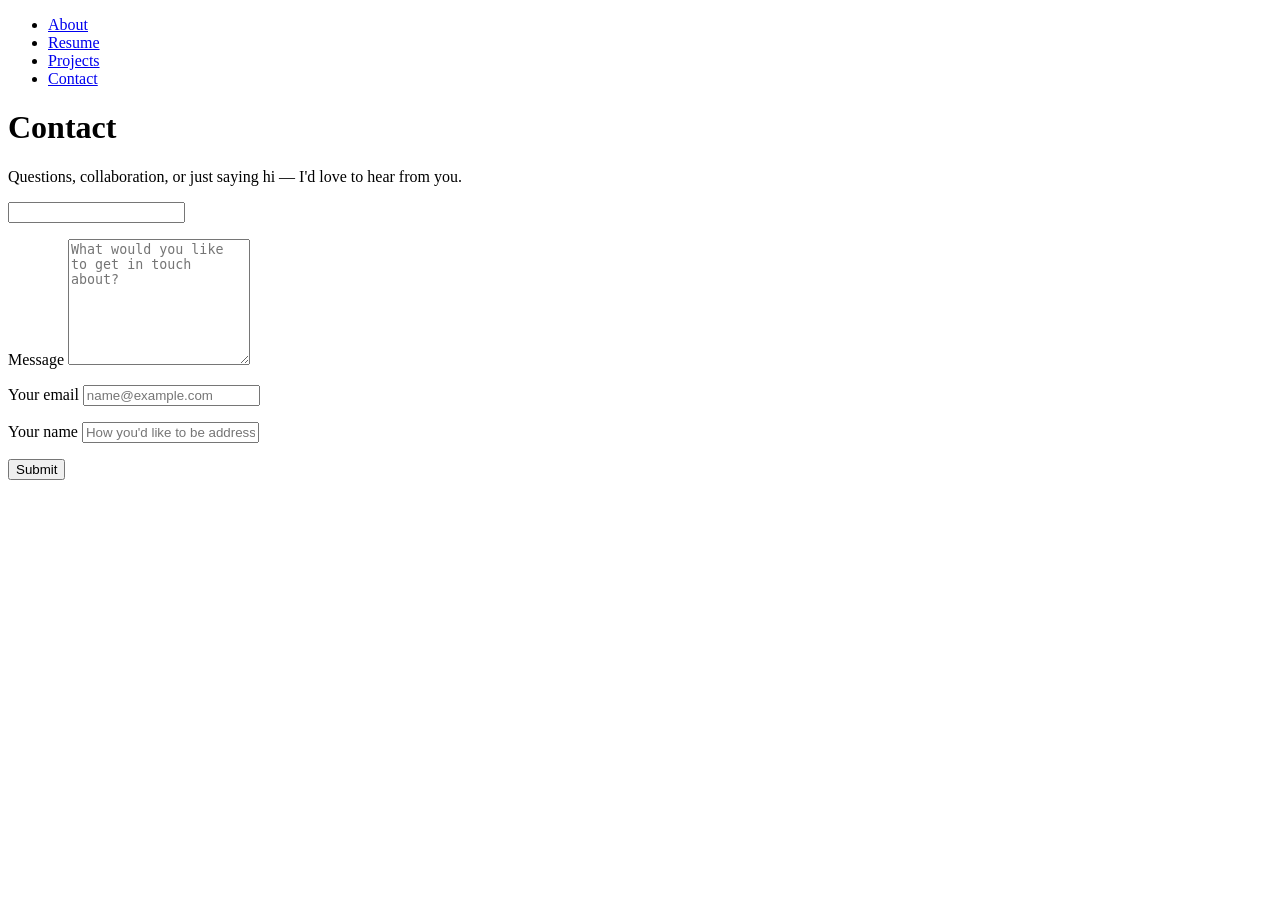
==== src/pages/contact.html @ 875fee18 "added assets and html structure" ====
<!DOCTYPE html>
<html lang="en">
<head>
  <meta charset="UTF-8">
  <meta name="viewport" content="width=device-width, initial-scale=1">
  <title>Contact me</title>
  <link rel="stylesheet" href="../css/styles.css">
  <link rel="stylesheet" href="../css/page-header.css">
  <link rel="stylesheet" href="../css/contact.css">
</head>
<body data-page="contact">
  <site-nav>
    <nav><ul>
      <li><a href="index.html">About</a></li>
      <li><a href="resume.html">Resume</a></li>
      <li><a href="projects.html">Projects</a></li>
      <li><a href="contact.html" aria-current="page">Contact</a></li>
    </ul></nav>
  </site-nav>
  <main>
    <page-header>
      <h1>Contact</h1>
      <p class="page-header__tagline">Questions, collaboration, or just saying hi — I'd love to hear from you.</p>
    </page-header>
    <form id="contact-form" method="post" action="#">
      <input type="text" name="_honey" class="visually-hidden" tabindex="-1" autocomplete="off" aria-hidden="true">
      <p class="form-field">
        <label for="body">Message</label>
        <textarea id="body" name="body" rows="8" required placeholder="What would you like to get in touch about?"></textarea>
      </p>
      <p class="form-field">
        <label for="from">Your email</label>
        <input id="from" name="from" type="email" required autocomplete="email" pattern="[^@\s]+@[^@\s]+\.[^@\s]+" title="Enter an email with @ and a dot in the domain." placeholder="name@example.com">
      </p>
      <p class="form-field">
        <label for="name">Your name</label>
        <input id="name" name="name" type="text" required autocomplete="name" placeholder="How you'd like to be addressed in a reply">
      </p>
      <p id="contact-status" class="form-status" role="status" aria-live="polite" hidden></p>
      <button type="submit">Submit</button>
    </form>
  </main>
  <site-footer></site-footer>
  <script type="module" src="../js/site-footer.js"></script>
</body>
</html>
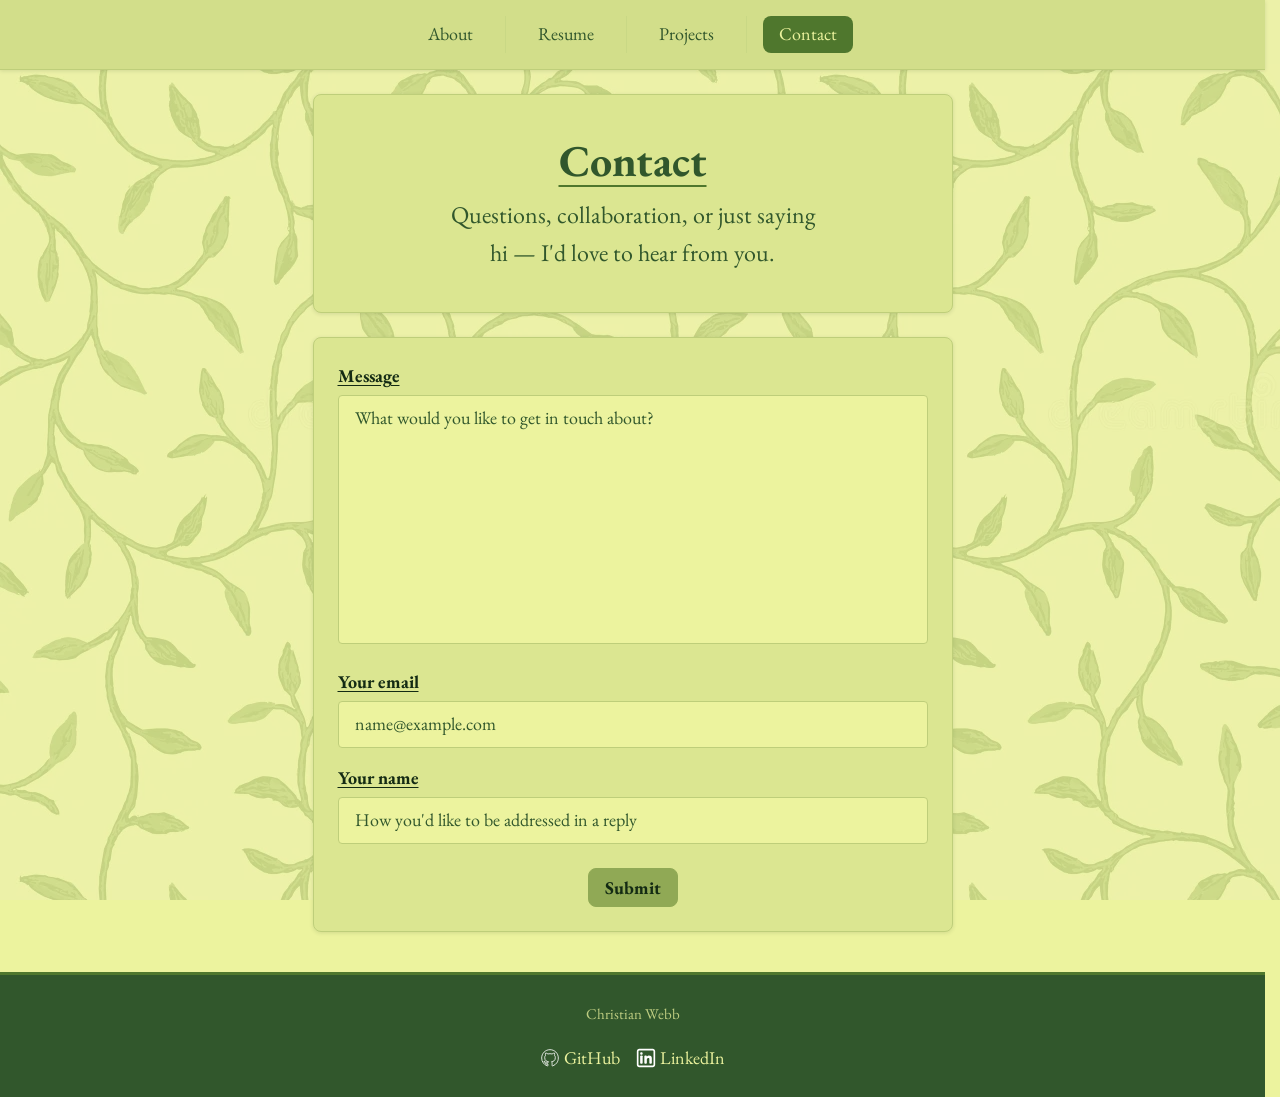
==== commit 198c119b: "feat: add noscript fallbacks to pages" ====
--- a/src/pages/contact.html
+++ b/src/pages/contact.html
@@ -40,7 +40,21 @@
       <button type="submit">Submit</button>
     </form>
   </main>
-  <site-footer></site-footer>
+  <site-footer>
+    <footer>
+      <p><small>Christian Webb</small></p>
+      <p class="footer-links">
+        <a class="icon-link" href="https://github.com/ChristianWebb0209" target="_blank" rel="noopener noreferrer">
+          <img src="../assets/icons/github-icon.svg" alt="" width="20" height="20">GitHub
+        </a>
+        <a class="icon-link" href="https://www.linkedin.com/in/christian-webb-76530928a/" target="_blank" rel="noopener noreferrer">
+          <img src="../assets/icons/linkedin-icon.svg" alt="" width="20" height="20">LinkedIn
+        </a>
+      </p>
+    </footer>
+  </site-footer>
+  <script type="module" src="../js/site-nav.js"></script>
+  <script type="module" src="../js/page-header.js"></script>
   <script type="module" src="../js/site-footer.js"></script>
 </body>
 </html>
--- a/src/css/styles.css
+++ b/src/css/styles.css
@@ -0,0 +1,508 @@
+/* --- Fonts (local only) --- */
+@font-face {
+  font-family: "EB Garamond";
+  src: url("../assets/fonts/EBGaramond-Regular.ttf") format("truetype");
+  font-weight: 400;
+  font-style: normal;
+  font-display: swap;
+}
+
+@font-face {
+  font-family: "EB Garamond";
+  src: url("../assets/fonts/EBGaramond-Italic.ttf") format("truetype");
+  font-weight: 400;
+  font-style: italic;
+  font-display: swap;
+}
+
+@font-face {
+  font-family: "EB Garamond";
+  src: url("../assets/fonts/EBGaramond-Bold.ttf") format("truetype");
+  font-weight: 700;
+  font-style: normal;
+  font-display: swap;
+}
+
+/* --- Tokens --- */
+:root {
+  /* Palette (darkest → lightest) */
+  --color-green-900: #132a13;
+  --color-green-700: #31572c;
+  --color-green-500: #4f772d;
+  --color-green-300: #90a955;
+  --color-green-100: #ecf39e;
+
+  /* Accent */
+  --color-accent: var(--color-green-500);
+  --color-accent-hover: var(--color-green-700);
+  --color-accent-active: var(--color-green-900);
+  --color-accent-muted: var(--color-green-300);
+  --color-accent-subtle: color-mix(in srgb, var(--color-green-100) 78%, var(--color-green-300));
+  --color-highlight: var(--color-green-100);
+
+  /* Buttons */
+  --btn-padding-block: var(--space-sm);
+  --btn-padding-inline: var(--space-md);
+  --color-btn-bg: var(--color-green-300);
+  --color-btn-bg-hover: color-mix(in srgb, var(--color-green-100) 65%, var(--color-green-300));
+  --color-btn-bg-active: var(--color-green-500);
+  --color-btn-text: var(--color-green-900);
+
+  /* Surfaces */
+  --color-bg: var(--color-green-100);
+  --color-bg-elevated: color-mix(in srgb, var(--color-green-100) 82%, var(--color-green-300));
+  --color-surface: color-mix(in srgb, var(--color-green-300) 22%, var(--color-green-100));
+
+  /* Text */
+  --color-text: var(--color-green-900);
+  --color-text-muted: var(--color-green-700);
+  --color-text-on-accent: var(--color-green-100);
+  --color-text-on-dark: var(--color-green-100);
+
+  /* Nav */
+  --color-nav-bar-bg: color-mix(in srgb, var(--color-green-100) 72%, var(--color-green-300));
+  --color-nav-link: var(--color-green-700);
+  --color-nav-link-hover-bg: color-mix(in srgb, var(--color-green-300) 28%, var(--color-green-100));
+  --color-nav-link-active-bg: var(--color-green-500);
+  --color-nav-link-active-text: var(--color-green-100);
+  --color-nav-divider: color-mix(in srgb, var(--color-green-500) 22%, var(--color-green-100));
+
+  /* Footer */
+  --color-chrome-bg: var(--color-green-700);
+  --color-chrome-border: var(--color-green-500);
+  --color-chrome-text: var(--color-green-100);
+  --color-chrome-text-muted: var(--color-green-100);
+  --color-footer-bg: var(--color-chrome-bg);
+  --color-footer-text: var(--color-chrome-text);
+
+  /* Borders & focus */
+  --color-border: color-mix(in srgb, var(--color-green-300) 50%, var(--color-green-100));
+  --color-border-focus: var(--color-green-500);
+  --color-error: #b3261e;
+
+  /* Typography */
+  --font-family-serif: "EB Garamond", Georgia, "Times New Roman", serif;
+  --font-size-base: 1.125rem;
+  --font-size-sm: 0.9375rem;
+  --font-size-lg: 1.5rem;
+  --font-size-xl: clamp(2rem, 5vw, 2.75rem);
+  --line-height-base: 1.6;
+  --line-height-heading: 1.2;
+
+  /* Spacing */
+  --space-xs: 0.25rem;
+  --space-sm: 0.5rem;
+  --space-md: 1rem;
+  --space-lg: 1.5rem;
+  --space-xl: 2.5rem;
+
+  /* Layout */
+  --content-max-width: 42rem;
+  --nav-gap: var(--space-md);
+
+  /* Shape & motion */
+  --radius-sm: 0.25rem;
+  --radius-md: 0.5rem;
+  --shadow-sm: 0 1px 4px rgb(19 42 19 / 0.12);
+  --shadow-md: 0 4px 12px rgb(19 42 19 / 0.1);
+  --transition-fast: 150ms ease;
+  --transition-base: 220ms ease;
+}
+
+/* --- Reset & base --- */
+*,
+*::before,
+*::after {
+  box-sizing: border-box;
+}
+
+html {
+  color-scheme: light;
+  scrollbar-gutter: stable;
+}
+
+body {
+  margin: 0;
+  min-height: 100vh;
+  display: flex;
+  flex-direction: column;
+  font-family: var(--font-family-serif);
+  font-size: var(--font-size-base);
+  line-height: var(--line-height-base);
+  color: var(--color-text);
+  background-color: var(--color-bg);
+}
+
+body::before {
+  content: "";
+  position: fixed;
+  inset: 0;
+  z-index: -1;
+  background-image: url("../assets/vine-bkg.webp");
+  background-repeat: repeat;
+  opacity: var(--vine-opacity, 0.2);
+  pointer-events: none;
+}
+
+/* --- Typography --- */
+h1,
+h2,
+h3 {
+  line-height: var(--line-height-heading);
+  font-weight: 700;
+  margin: 0 0 var(--space-sm);
+}
+
+h1 {
+  font-size: var(--font-size-xl);
+  color: var(--color-green-700);
+}
+
+h2 {
+  font-size: var(--font-size-lg);
+  color: var(--color-green-500);
+}
+
+p {
+  margin: 0 0 var(--space-md);
+}
+
+small {
+  font-size: var(--font-size-sm);
+  color: var(--color-text-muted);
+}
+
+/* --- Layout --- */
+main {
+  flex: 1;
+  width: min(100% - var(--space-lg) * 2, var(--content-max-width));
+  margin: 0 auto;
+  padding: var(--space-lg) var(--space-md) var(--space-xl);
+}
+
+main > :first-child {
+  margin-top: 0;
+}
+
+main > header:not(.page-header__inner) {
+  margin-bottom: var(--space-lg);
+  padding-bottom: var(--space-md);
+  border-bottom: 1px solid var(--color-border);
+}
+
+section + section,
+article,
+.content-card {
+  margin-top: var(--space-lg);
+  padding: var(--space-lg);
+  background: var(--color-bg-elevated);
+  border: 1px solid var(--color-border);
+  border-radius: var(--radius-md);
+  box-shadow: var(--shadow-sm);
+}
+
+article object[type="application/pdf"] {
+  display: block;
+  width: 100%;
+  min-height: 70vh;
+  border: 0;
+}
+
+.promo-card {
+  text-align: center;
+}
+
+.promo-card .promo-heading {
+  font-size: var(--font-size-lg);
+  font-weight: 700;
+  color: var(--color-green-700);
+  margin: 0 0 var(--space-sm);
+  text-decoration: underline;
+  text-decoration-color: var(--color-green-500);
+  text-decoration-thickness: 2px;
+  text-underline-offset: 0.2em;
+}
+
+.promo-card p:last-child {
+  margin-bottom: 0;
+}
+
+/* --- Navigation --- */
+site-nav {
+  display: block;
+  position: sticky;
+  top: 0;
+  z-index: 100;
+  min-height: 3.75rem;
+  background: var(--color-nav-bar-bg);
+  border-bottom: 1px solid var(--color-border);
+  box-shadow: var(--shadow-sm);
+}
+
+site-nav nav {
+  display: flex;
+  justify-content: center;
+}
+
+nav ul {
+  display: flex;
+  justify-content: center;
+  align-items: center;
+  gap: 0;
+  list-style: none;
+  margin: 0;
+  padding: var(--space-md);
+  flex-wrap: wrap;
+}
+
+nav li + li {
+  border-left: 1px solid var(--color-nav-divider);
+  margin-left: var(--space-md);
+  padding-left: var(--space-md);
+}
+
+nav a {
+  display: inline-block;
+  padding: var(--space-xs) var(--space-md);
+  border-radius: var(--radius-md);
+  text-decoration: none;
+  color: var(--color-nav-link);
+  font-weight: 400;
+  background-color: transparent;
+  transition:
+    color var(--transition-fast),
+    background-color var(--transition-fast);
+}
+
+nav a:hover {
+  background-color: var(--color-nav-link-hover-bg);
+}
+
+nav a[aria-current="page"] {
+  color: var(--color-nav-link-active-text);
+  background-color: var(--color-nav-link-active-bg);
+}
+
+/* --- Icon links --- */
+.icon-link {
+  display: inline-flex;
+  align-items: center;
+  gap: var(--space-xs);
+  text-decoration: none;
+}
+
+.icon-link img {
+  width: 1.25rem;
+  height: 1.25rem;
+  flex-shrink: 0;
+}
+
+.social-links {
+  display: flex;
+  flex-wrap: wrap;
+  gap: var(--space-md);
+}
+
+site-footer .icon-link img {
+  filter: brightness(0) invert(1);
+}
+
+/* --- Links --- */
+a {
+  color: var(--color-accent);
+  text-decoration-thickness: 1px;
+  text-underline-offset: 0.15em;
+  transition: color var(--transition-fast);
+}
+
+a:hover {
+  color: var(--color-accent-hover);
+}
+
+a:focus-visible {
+  outline: 2px solid var(--color-border-focus);
+  outline-offset: 2px;
+  border-radius: var(--radius-sm);
+}
+
+/* --- Buttons --- */
+button,
+.btn,
+input[type="submit"] {
+  display: inline-block;
+  font-family: var(--font-family-serif);
+  font-size: var(--font-size-base);
+  font-weight: 700;
+  line-height: 1.2;
+  padding: var(--btn-padding-block) var(--btn-padding-inline);
+  border: 1px solid var(--color-btn-bg);
+  border-radius: var(--radius-md);
+  background-color: var(--color-btn-bg);
+  color: var(--color-btn-text);
+  cursor: pointer;
+  text-decoration: none;
+  transition:
+    background-color var(--transition-fast),
+    border-color var(--transition-fast),
+    transform var(--transition-fast);
+}
+
+button:hover,
+.btn:hover,
+input[type="submit"]:hover {
+  background-color: var(--color-btn-bg-hover);
+  border-color: var(--color-btn-bg-hover);
+  color: var(--color-btn-text);
+}
+
+button:active,
+.btn:active,
+input[type="submit"]:active {
+  background-color: var(--color-btn-bg-active);
+  border-color: var(--color-btn-bg-active);
+  color: var(--color-text-on-accent);
+  transform: translateY(1px);
+}
+
+button:focus-visible,
+.btn:focus-visible,
+input[type="submit"]:focus-visible {
+  outline: 2px solid var(--color-border-focus);
+  outline-offset: 2px;
+}
+
+.btn + .btn,
+button + button,
+input[type="submit"] + input[type="submit"] {
+  margin-left: var(--space-md);
+  margin-top: var(--space-md);
+}
+
+/* --- Forms --- */
+form {
+  display: grid;
+  gap: var(--space-md);
+  width: 100%;
+  padding: var(--space-lg);
+  background: var(--color-bg-elevated);
+  border: 1px solid var(--color-border);
+  border-radius: var(--radius-md);
+  box-shadow: var(--shadow-sm);
+}
+
+form p {
+  margin: 0;
+}
+
+label {
+  display: block;
+  margin-bottom: var(--space-xs);
+  font-weight: 700;
+  color: var(--color-text);
+}
+
+input,
+textarea {
+  width: 100%;
+  max-width: 100%;
+  font-family: var(--font-family-serif);
+  font-size: var(--font-size-base);
+  line-height: var(--line-height-base);
+  padding: var(--space-sm) var(--space-md);
+  color: var(--color-text);
+  background-color: var(--color-bg);
+  border: 1px solid var(--color-border);
+  border-radius: var(--radius-sm);
+  transition:
+    border-color var(--transition-fast),
+    box-shadow var(--transition-fast);
+}
+
+input::placeholder,
+textarea::placeholder {
+  color: var(--color-text-muted);
+}
+
+input:hover,
+textarea:hover {
+  border-color: var(--color-accent-muted);
+}
+
+input:focus,
+textarea:focus {
+  outline: none;
+  border-color: var(--color-border-focus);
+  box-shadow: 0 0 0 3px color-mix(in srgb, var(--color-accent) 25%, transparent);
+}
+
+input:user-invalid:not(:focus),
+textarea:user-invalid:not(:focus) {
+  border-color: var(--color-error);
+}
+
+form button,
+form input[type="submit"] {
+  justify-self: start;
+  margin-top: var(--space-sm);
+}
+
+/* --- Components --- */
+.github-widget {
+  margin: var(--space-md) 0;
+  padding: var(--space-lg);
+  background: var(--color-surface);
+  border: 1px solid var(--color-green-300);
+  border-left: 4px solid var(--color-green-500);
+  border-radius: var(--radius-md);
+  box-shadow: var(--shadow-sm);
+}
+
+.github-widget[data-state="loading"] {
+  opacity: 0.7;
+  color: var(--color-text-muted);
+}
+
+.github-widget[data-state="error"] {
+  border-left-color: var(--color-error);
+}
+
+/* --- Footer --- */
+site-footer {
+  display: block;
+  margin-top: auto;
+}
+
+site-footer footer {
+  display: flex;
+  flex-direction: column;
+  align-items: center;
+  gap: var(--space-md);
+  padding: var(--space-lg) var(--space-md);
+  text-align: center;
+  border-top: 3px solid var(--color-chrome-border);
+  background: var(--color-chrome-bg);
+  color: var(--color-chrome-text);
+}
+
+site-footer footer p {
+  margin: 0;
+}
+
+site-footer footer small {
+  color: color-mix(in srgb, var(--color-chrome-text) 75%, transparent);
+}
+
+site-footer .footer-links {
+  display: flex;
+  gap: var(--space-md);
+  flex-wrap: wrap;
+  justify-content: center;
+}
+
+site-footer footer a:not(.btn) {
+  color: var(--color-chrome-text);
+}
+
+site-footer footer a:not(.btn):hover {
+  color: var(--color-chrome-text-muted);
+}
--- a/src/css/page-header.css
+++ b/src/css/page-header.css
@@ -0,0 +1,52 @@
+/* --- Page header component --- */
+page-header {
+  display: block;
+  margin-top: 0;
+  margin-bottom: var(--space-lg);
+}
+
+.page-header__inner {
+  margin: 0;
+  padding: var(--space-xl) var(--space-lg);
+  text-align: center;
+  background: var(--color-bg-elevated);
+  border: 1px solid var(--color-border);
+  border-radius: var(--radius-md);
+  box-shadow: var(--shadow-sm);
+}
+
+.page-header__inner h1,
+page-header:not(:has(.page-header__inner)) h1 {
+  margin: 0 0 var(--space-sm);
+  text-decoration: underline;
+  text-decoration-color: var(--color-green-500);
+  text-decoration-thickness: 2px;
+  text-underline-offset: 0.2em;
+}
+
+.page-header__tagline {
+  font-size: var(--font-size-lg);
+  color: var(--color-green-700);
+  max-width: 32ch;
+  margin: 0 auto var(--space-md);
+}
+
+.page-header__inner > :last-child {
+  margin-bottom: 0;
+}
+
+.page-header__inner p {
+  margin-inline: auto;
+}
+
+/* No-JS fallback */
+page-header:not(:has(.page-header__inner)) {
+  display: block;
+  margin-bottom: var(--space-lg);
+  padding: var(--space-xl) var(--space-lg);
+  text-align: center;
+  background: var(--color-bg-elevated);
+  border: 1px solid var(--color-border);
+  border-radius: var(--radius-md);
+  box-shadow: var(--shadow-sm);
+}
--- a/src/css/contact.css
+++ b/src/css/contact.css
@@ -0,0 +1,56 @@
+/* --- Contact page --- */
+body[data-page="contact"] form label {
+  text-decoration: underline;
+  text-underline-offset: 0.15em;
+}
+
+body[data-page="contact"] textarea {
+  resize: none;
+}
+
+body[data-page="contact"] form button[type="submit"] {
+  justify-self: center;
+}
+
+.form-status {
+  margin: 0;
+  padding: var(--space-sm) var(--space-md);
+  border-radius: var(--radius-sm);
+  font-weight: 700;
+  text-align: center;
+}
+
+.visually-hidden {
+  position: absolute;
+  width: 1px;
+  height: 1px;
+  padding: 0;
+  margin: -1px;
+  overflow: hidden;
+  clip: rect(0, 0, 0, 0);
+  white-space: nowrap;
+  border: 0;
+}
+
+.form-status.is-error {
+  color: var(--color-error);
+  background: color-mix(in srgb, var(--color-error) 8%, var(--color-bg));
+  border: 1px solid color-mix(in srgb, var(--color-error) 35%, transparent);
+}
+
+.form-status.is-success {
+  color: var(--color-green-700);
+  background: color-mix(in srgb, var(--color-green-500) 10%, var(--color-bg));
+  border: 1px solid color-mix(in srgb, var(--color-green-500) 35%, transparent);
+}
+
+.form-status.is-loading {
+  color: var(--color-text);
+  background: var(--color-surface);
+  border: 1px solid var(--color-border);
+}
+
+form button[type="submit"]:disabled {
+  opacity: 0.7;
+  cursor: wait;
+}
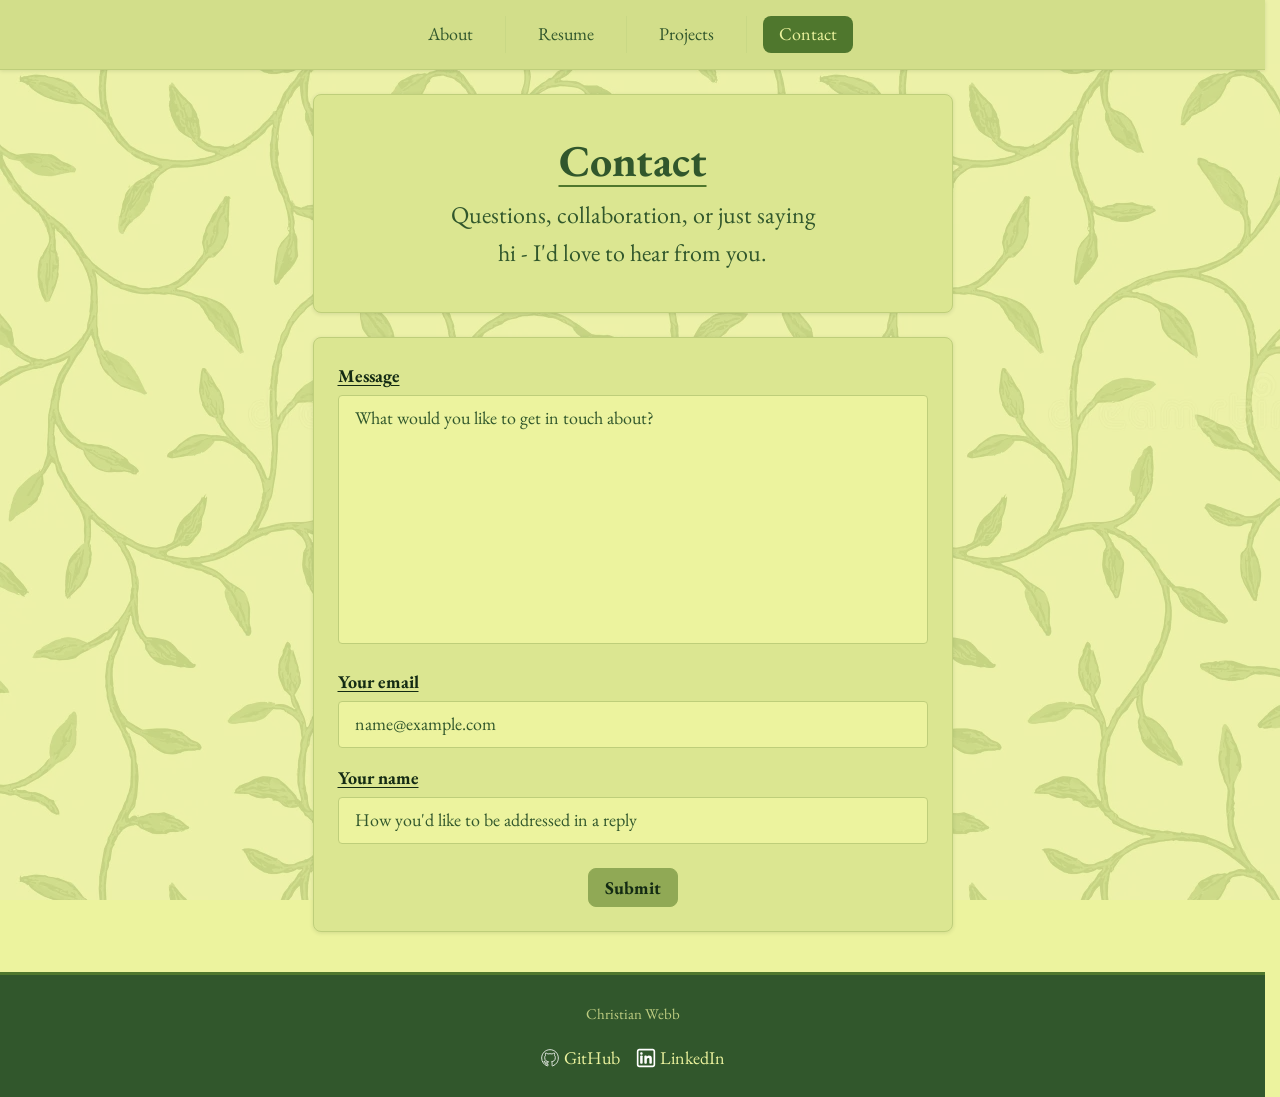
==== commit bbfe3343: "final touches" ====
--- a/src/pages/contact.html
+++ b/src/pages/contact.html
@@ -20,7 +20,7 @@
   <main>
     <page-header>
       <h1>Contact</h1>
-      <p class="page-header__tagline">Questions, collaboration, or just saying hi — I'd love to hear from you.</p>
+      <p class="page-header__tagline">Questions, collaboration, or just saying hi - I'd love to hear from you.</p>
     </page-header>
     <form id="contact-form" method="post" action="#">
       <input type="text" name="_honey" class="visually-hidden" tabindex="-1" autocomplete="off" aria-hidden="true">
@@ -56,5 +56,6 @@
   <script type="module" src="../js/site-nav.js"></script>
   <script type="module" src="../js/page-header.js"></script>
   <script type="module" src="../js/site-footer.js"></script>
+  <script type="module" src="../js/contact-form.js"></script>
 </body>
 </html>
--- a/src/css/styles.css
+++ b/src/css/styles.css
@@ -447,7 +447,8 @@
 }
 
 /* --- Components --- */
-.github-widget {
+github-widget {
+  display: block;
   margin: var(--space-md) 0;
   padding: var(--space-lg);
   background: var(--color-surface);
@@ -457,12 +458,12 @@
   box-shadow: var(--shadow-sm);
 }
 
-.github-widget[data-state="loading"] {
+github-widget[data-state="loading"] {
   opacity: 0.7;
   color: var(--color-text-muted);
 }
 
-.github-widget[data-state="error"] {
+github-widget[data-state="error"] {
   border-left-color: var(--color-error);
 }
 
@@ -506,3 +507,15 @@
 site-footer footer a:not(.btn):hover {
   color: var(--color-chrome-text-muted);
 }
+
+.visually-hidden {
+  position: absolute;
+  width: 1px;
+  height: 1px;
+  padding: 0;
+  margin: -1px;
+  overflow: hidden;
+  clip: rect(0, 0, 0, 0);
+  white-space: nowrap;
+  border: 0;
+}
--- a/src/css/contact.css
+++ b/src/css/contact.css
@@ -18,18 +18,6 @@
   border-radius: var(--radius-sm);
   font-weight: 700;
   text-align: center;
-}
-
-.visually-hidden {
-  position: absolute;
-  width: 1px;
-  height: 1px;
-  padding: 0;
-  margin: -1px;
-  overflow: hidden;
-  clip: rect(0, 0, 0, 0);
-  white-space: nowrap;
-  border: 0;
 }
 
 .form-status.is-error {
